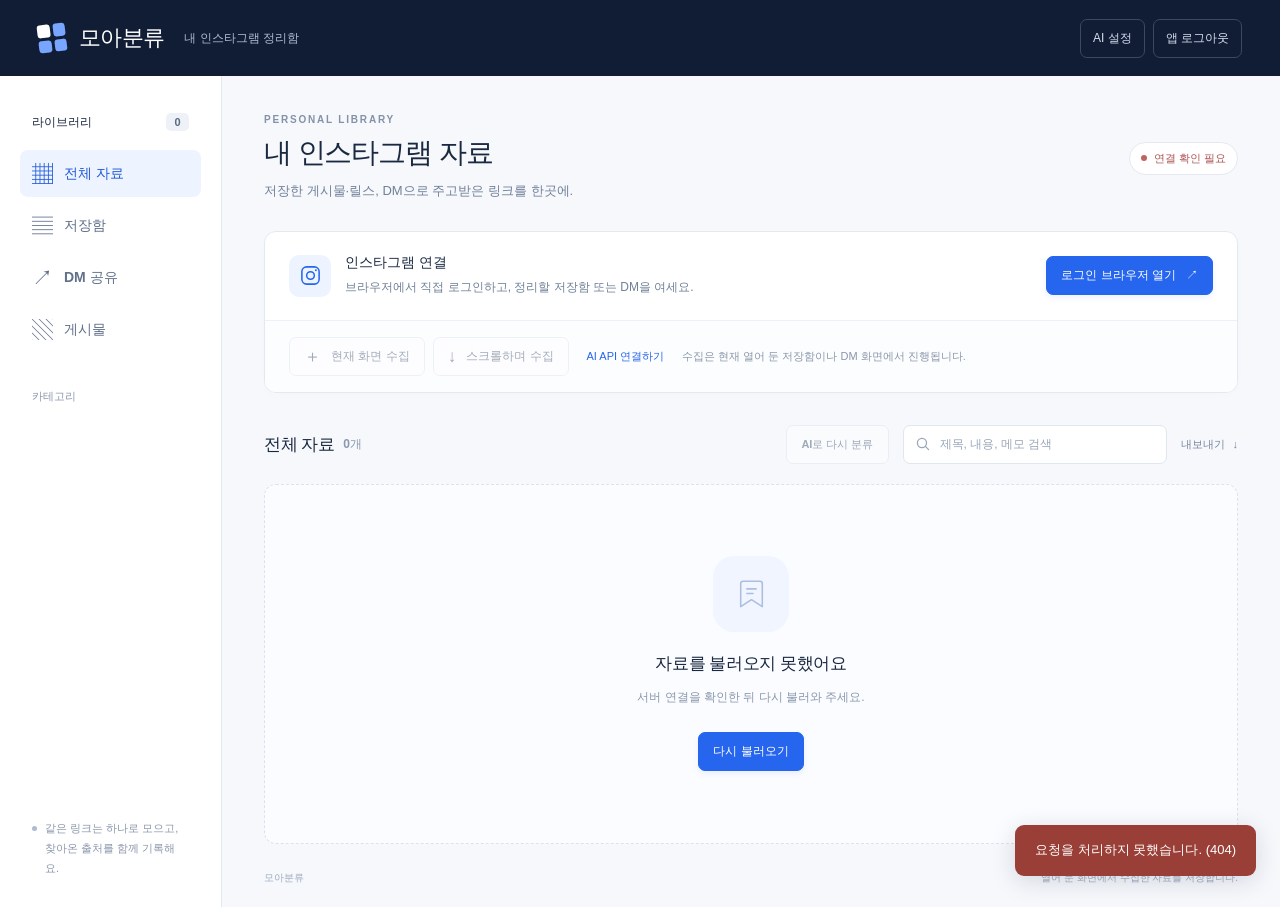
==== static/index.html @ b2a0ced9 "Build Instagram organizer with persistent login, AI settings, and categories" ====
<!doctype html>
<html lang="ko">
  <head>
    <meta charset="utf-8" />
    <meta name="viewport" content="width=device-width, initial-scale=1" />
    <meta name="theme-color" content="#111c35" />
    <title>모아분류 · 인스타그램 자료 정리</title>
    <link rel="stylesheet" href="/static/style.css" />
    <script src="/static/app.js" defer></script>
  </head>
  <body>
    <header class="app-header">
      <a class="brand" href="/" aria-label="모아분류 홈">
        <span class="brand-mark" aria-hidden="true"><span></span><span></span><span></span><span></span></span>
        <span>모아분류</span>
        <span class="brand-caption">내 인스타그램 정리함</span>
      </a>
      <div class="header-actions"><button class="header-action" id="ai-settings-button" type="button">AI 설정</button><button class="header-action" id="logout-button" type="button">앱 로그아웃</button></div>
    </header>

    <div class="workspace">
      <aside class="sidebar" aria-label="자료 필터">
        <div class="sidebar-title">라이브러리 <span id="sidebar-total" class="count">0</span></div>
        <div class="source-tabs" role="group" aria-label="출처">
          <button class="source-button active" type="button" data-source="" aria-pressed="true"><span class="source-symbol" aria-hidden="true">▦</span>전체 자료</button>
          <button class="source-button" type="button" data-source="saved" aria-pressed="false"><span class="source-symbol" aria-hidden="true">▤</span>저장함</button>
          <button class="source-button" type="button" data-source="dm" aria-pressed="false"><span class="source-symbol" aria-hidden="true">↗</span>DM 공유</button>
          <button class="source-button" type="button" data-source="post" aria-pressed="false"><span class="source-symbol" aria-hidden="true">▧</span>게시물</button>
        </div>
        <div class="category-heading">카테고리 <button id="clear-category" type="button" class="text-button" hidden>초기화</button></div>
        <div id="category-filters" class="category-filters" role="group" aria-label="카테고리"></div>
        <div class="sidebar-help">
          <span class="help-dot" aria-hidden="true"></span>
          <p>같은 링크는 하나로 모으고,<br />찾아온 출처를 함께 기록해요.</p>
        </div>
      </aside>

      <main class="main-content">
        <section class="page-heading" aria-labelledby="page-title">
          <div>
            <div class="eyebrow">PERSONAL LIBRARY</div>
            <h1 id="page-title">내 인스타그램 자료</h1>
            <p class="page-description">저장한 게시물·릴스, DM으로 주고받은 링크를 한곳에.</p>
          </div>
          <span id="connection-status" class="status-pill" aria-live="polite"><span class="status-dot" aria-hidden="true"></span><span id="connection-label">서버 연결 중</span></span>
        </section>

        <section class="collection-panel" aria-label="인스타그램에서 자료 수집">
          <div class="collection-top">
            <div class="collection-description">
              <span class="panel-icon" aria-hidden="true">
                <svg viewBox="0 0 24 24" fill="none"><rect x="3" y="3" width="18" height="18" rx="5" stroke="currentColor" stroke-width="1.6"/><circle cx="12" cy="12" r="4" stroke="currentColor" stroke-width="1.6"/><circle cx="17.6" cy="6.5" r="1" fill="currentColor"/></svg>
              </span>
              <div><h2>인스타그램 연결</h2><p>브라우저에서 직접 로그인하고, 정리할 저장함 또는 DM을 여세요.</p></div>
            </div>
            <button class="button button-primary" id="browser-button" type="button" aria-expanded="false" aria-controls="browser-panel">로그인 브라우저 열기 <span aria-hidden="true">↗</span></button>
          </div>
          <div class="collection-actions">
            <div class="collect-buttons">
              <button class="button button-outline" id="collect-current" type="button" disabled><span aria-hidden="true">＋</span>현재 화면 수집</button>
              <button class="button button-outline" id="collect-scroll" type="button" disabled><span aria-hidden="true">↓</span>스크롤하며 수집</button>
            </div>
            <label id="ai-control" class="ai-control" hidden><input id="use-ai" type="checkbox" /><span>AI 분류 <small>게시물 설명을 추가로 읽고 외부 AI API로 전송</small></span></label>
            <button id="ai-setup-cta" class="text-button" type="button">AI API 연결하기</button>
            <p class="collection-hint" id="collection-hint">수집은 현재 열어 둔 저장함이나 DM 화면에서 진행됩니다.</p>
          </div>
          <div id="job-progress" class="job-progress" hidden role="status"><span class="progress-spinner" aria-hidden="true"></span><span id="job-message"></span></div>
        </section>

        <section id="browser-panel" class="browser-panel" hidden aria-labelledby="browser-title">
          <div class="browser-heading">
            <div><h2 id="browser-title">로그인 브라우저</h2><p>이 화면에서 Instagram에 직접 로그인한 뒤 저장함 또는 원하는 DM을 여세요.</p></div>
            <a class="text-button" href="/browser/vnc.html?autoconnect=true&amp;resize=scale&amp;path=browser/websockify" target="_blank" rel="noopener noreferrer">새 창에서 열기 ↗</a>
          </div>
          <div id="browser-loading" class="browser-loading"><span class="progress-spinner" aria-hidden="true"></span><span>브라우저를 준비하고 있습니다.</span></div>
          <div id="browser-frame-host" class="browser-frame-host"></div>
        </section>

        <section class="library-section" aria-labelledby="library-heading">
          <div class="library-toolbar">
            <div class="library-heading"><h2 id="library-heading">전체 자료</h2><span id="result-count" class="result-count">0개</span></div>
            <div class="library-tools">
              <button id="reclassify-button" class="button button-outline" type="button" disabled>AI로 다시 분류</button>
              <label class="search-field"><svg viewBox="0 0 20 20" fill="none" aria-hidden="true"><circle cx="8.7" cy="8.7" r="5.7" stroke="currentColor" stroke-width="1.6"/><path d="m13 13 4 4" stroke="currentColor" stroke-width="1.6" stroke-linecap="round"/></svg><span class="sr-only">자료 검색</span><input id="search-input" type="search" placeholder="제목, 내용, 메모 검색" autocomplete="off" /></label>
              <a class="export-link" id="export-link" href="/api/export" download="instagram-library.json">내보내기 <span aria-hidden="true">↓</span></a>
            </div>
          </div>
          <div id="filter-summary" class="filter-summary" hidden></div>
          <div id="items-loading" class="items-loading" hidden role="status">자료를 불러오는 중입니다.</div>
          <div id="items-grid" class="items-grid"></div>
          <div id="empty-state" class="empty-state" hidden>
            <div class="empty-icon" aria-hidden="true"><svg viewBox="0 0 48 48" fill="none"><path d="M13 8h22a3 3 0 0 1 3 3v30L24 32 10 41V11a3 3 0 0 1 3-3Z" stroke="currentColor" stroke-width="2" stroke-linejoin="round"/><path d="M18 18h12M18 24h8" stroke="currentColor" stroke-width="2" stroke-linecap="round"/></svg></div>
            <h3 id="empty-title">아직 모아 둔 자료가 없어요</h3>
            <p id="empty-description">로그인 브라우저를 열어 인스타그램에 로그인하세요.<br />저장함이나 원하는 DM을 연 뒤 ‘현재 화면 수집’을 누르면 시작됩니다.</p>
            <button id="empty-action" class="button button-primary" type="button">로그인 브라우저 열기 <span aria-hidden="true">↗</span></button>
            <p class="empty-footnote" id="empty-footnote">내용이 부족해 판단하기 어려운 자료는 ‘분류 보류’로 남겨 둡니다.</p>
          </div>
        </section>
        <footer class="app-footer">모아분류 <span>열어 둔 화면에서 수집한 자료를 저장합니다.</span></footer>
      </main>
    </div>
    <dialog id="ai-settings-dialog" class="settings-dialog" aria-labelledby="ai-settings-title">
      <form id="ai-settings-form">
        <div class="settings-heading"><div><div class="eyebrow">AI CONNECTION</div><h2 id="ai-settings-title">AI 설정</h2></div><button id="ai-settings-close" class="dialog-close" type="button" aria-label="AI 설정 닫기">×</button></div>
        <p class="settings-description">OpenAI API를 연결하면 모아 둔 자료를 AI로 분류할 수 있어요.</p>
        <p id="ai-config-status" class="config-status" role="status">연결 상태를 확인하고 있습니다.</p>
        <label class="field-label settings-field">API 키<input id="ai-api-key" class="editor-input" type="password" placeholder="API 키를 입력하세요" autocomplete="off" spellcheck="false" required /></label>
        <label class="field-label settings-field">모델<input id="ai-model" class="editor-input" type="text" value="gpt-4.1-mini" autocomplete="off" spellcheck="false" maxlength="120" required /></label>
        <p class="settings-notice">API 키는 이 서버에 저장됩니다. AI 분류에는 게시물 설명과 링크 주변 문맥을 전송합니다. API 사용료가 발생합니다.</p>
        <p id="ai-settings-error" class="settings-error" role="alert" hidden></p>
        <div class="settings-actions"><button id="ai-settings-cancel" class="button button-outline" type="button">닫기</button><button id="ai-settings-save" class="button button-primary" type="submit">연결 확인 · 저장</button></div>
      </form>
    </dialog>
    <div id="toast" class="toast" role="status" aria-live="polite" hidden></div>
  </body>
</html>
---- static/style.css ----
:root {
  color-scheme: light;
  --navy: #111c35;
  --text: #1a2840;
  --muted: #708098;
  --line: #e4e9f1;
  --blue: #2665ed;
  --blue-soft: #edf3ff;
  --background: #f6f8fc;
  font-family: -apple-system, BlinkMacSystemFont, "Segoe UI", "Noto Sans KR", sans-serif;
  font-size: 14px;
  font-synthesis: none;
}

* { box-sizing: border-box; }
[hidden] { display: none !important; }
body { margin: 0; color: var(--text); background: var(--background); }
button, input, textarea, select { font: inherit; }
button, a, input, textarea, select { -webkit-tap-highlight-color: transparent; }
button { cursor: pointer; }
button:disabled { cursor: not-allowed; opacity: .48; }
button, a, input, textarea, select { outline-offset: 4px; }
:focus-visible { outline: 3px solid #92b7ff; }
a { color: inherit; text-decoration: none; }
button { border: 0; }
svg { display: block; }
.app-header { height: 76px; padding: 0 38px; display: flex; align-items: center; justify-content: space-between; background: var(--navy); color: white; }
.brand { display: flex; gap: 13px; align-items: center; font-size: 22px; font-weight: 800; letter-spacing: -.7px; }
.brand-mark { width: 28px; height: 28px; display: grid; grid-template-columns: 1fr 1fr; gap: 3px; transform: rotate(-7deg); }
.brand-mark span { background: #77a5ff; border-radius: 3px; }
.brand-mark span:first-child { background: white; }
.brand-caption { font-size: 12px; font-weight: 400; margin-left: 7px; color: #aebbd2; letter-spacing: 0; }
.header-action { color: #d5deee; background: transparent; padding: 10px 12px; border: 1px solid #3c4760; border-radius: 7px; font-size: 12px; }
.header-action:hover { border-color: #91a6ca; }
.header-actions { display: flex; gap: 8px; }
.workspace { display: flex; min-height: calc(100vh - 76px); }
.sidebar { width: 222px; flex-shrink: 0; padding: 37px 20px 28px; border-right: 1px solid var(--line); background: white; display: flex; flex-direction: column; }
.sidebar-title { font-weight: 750; font-size: 12px; display: flex; justify-content: space-between; align-items: center; padding: 0 12px; margin-bottom: 19px; }
.count { background: #eef1f7; border-radius: 5px; color: #5a6a82; min-width: 23px; padding: 3px 6px; text-align: center; font-size: 11px; }
.source-tabs { display: grid; gap: 5px; }
.source-button { display: flex; gap: 12px; align-items: center; border-radius: 8px; padding: 13px 12px; color: #61718a; background: transparent; text-align: left; font-weight: 550; }
.source-button:hover { background: #f7f9fc; }
.source-button.active { color: #215ad8; background: var(--blue-soft); font-weight: 700; }
.source-symbol { font-size: 21px; font-weight: 400; width: 20px; text-align: center; line-height: 1; }
.category-heading { padding: 0 12px; margin: 36px 0 14px; display: flex; align-items: center; justify-content: space-between; font-size: 11px; color: #8a96a8; font-weight: 700; }
.category-filters { display: grid; gap: 3px; }
.category-button { display: flex; align-items: center; gap: 10px; color: #65748a; background: transparent; text-align: left; border-radius: 7px; padding: 10px 12px; line-height: 1.4; word-break: keep-all; }
.category-button::before { content: ""; width: 6px; height: 6px; border-radius: 50%; background: #bdc8d9; flex-shrink: 0; }
.category-button:hover { background: #f7f9fc; }
.category-button.active { color: var(--blue); background: var(--blue-soft); font-weight: 650; }
.category-button.active::before { background: var(--blue); }
.category-empty { color: #8b97a9; font-size: 12px; padding: 6px 12px; line-height: 1.8; }
.sidebar-help { margin-top: auto; padding: 70px 12px 0; color: #8a97ab; display: flex; align-items: flex-start; gap: 8px; }
.sidebar-help p { font-size: 11px; line-height: 1.8; margin: 0; }
.help-dot { width: 5px; height: 5px; background: #aebbd0; margin-top: 7px; border-radius: 50%; flex-shrink: 0; }
.main-content { padding: 38px 42px 22px; width: 100%; min-width: 0; max-width: 1690px; margin: 0 auto; }
.page-heading { display: flex; justify-content: space-between; align-items: center; gap: 20px; margin-bottom: 29px; }
.eyebrow { font-size: 10px; letter-spacing: 1.8px; color: #8492a7; font-weight: 700; margin-bottom: 10px; }
h1 { font-size: 28px; letter-spacing: -1.1px; line-height: 1.3; margin: 0; font-weight: 760; }
.page-description { color: var(--muted); line-height: 1.6; margin: 10px 0 0; font-size: 13px; }
.status-pill { font-size: 11px; display: inline-flex; gap: 7px; align-items: center; white-space: nowrap; padding: 8px 11px; border: 1px solid var(--line); background: white; border-radius: 30px; color: #7d8a9f; }
.status-dot { width: 6px; height: 6px; border-radius: 50%; background: #a8b4c7; }
.status-pill.ready { color: #2e8069; }
.status-pill.ready .status-dot { background: #30a981; }
.status-pill.busy { color: #2359bf; }
.status-pill.busy .status-dot { background: var(--blue); animation: pulse 1.5s ease-in-out infinite; }
.status-pill.offline { color: #ac5252; }
.status-pill.offline .status-dot { background: #bf6363; }
.collection-panel { background: white; border: 1px solid var(--line); border-radius: 12px; box-shadow: 0 3px 12px #14284403; overflow: hidden; }
.collection-top { padding: 22px 24px; display: flex; align-items: center; justify-content: space-between; gap: 24px; }
.collection-description { display: flex; align-items: center; gap: 14px; }
.panel-icon { width: 42px; height: 42px; color: var(--blue); background: var(--blue-soft); border-radius: 10px; display: grid; place-items: center; flex-shrink: 0; }
.panel-icon svg { width: 23px; height: 23px; }
.collection-description h2 { font-size: 14px; font-weight: 720; margin: 0; }
.collection-description p { font-size: 12px; line-height: 1.7; margin: 5px 0 0; color: var(--muted); }
.button { display: inline-flex; align-items: center; justify-content: center; gap: 10px; min-height: 39px; padding: 10px 14px; border-radius: 7px; font-size: 12px; font-weight: 650; white-space: nowrap; transition: background .16s, border-color .16s; }
.button-primary { background: var(--blue); color: white; border: 1px solid var(--blue); box-shadow: 0 3px 6px #2665ed15; }
.button-primary:hover:not(:disabled) { background: #1954d5; border-color: #1954d5; }
.button-outline { border: 1px solid #dce3ef; background: white; color: #43546e; }
.button-outline:hover:not(:disabled) { border-color: #a9bee1; background: #f8faff; }
.button-outline span { font-size: 17px; font-weight: 400; line-height: 1; }
.collection-actions { background: #fcfdff; border-top: 1px solid #edf0f6; padding: 16px 24px; display: flex; align-items: center; gap: 18px; flex-wrap: wrap; }
.collect-buttons { display: flex; gap: 8px; }
.collection-hint { color: #8a97a9; font-size: 11px; line-height: 1.7; margin: 0; flex: 1; min-width: 190px; }
.ai-control { display: flex; gap: 8px; align-items: center; color: #54667e; font-size: 11px; cursor: pointer; }
.ai-control input { accent-color: var(--blue); width: 15px; height: 15px; margin: 0; }
.ai-control small { color: #8a97a9; display: block; font-size: 10px; margin-top: 3px; }
.job-progress { border-top: 1px solid #e6edfc; padding: 11px 24px; background: #f2f6ff; color: #3862a8; display: flex; gap: 10px; align-items: center; font-size: 12px; line-height: 1.7; }
.progress-spinner { width: 14px; height: 14px; border-radius: 50%; border: 2px solid #b8cffc; border-top-color: var(--blue); animation: spin .9s linear infinite; flex-shrink: 0; }
.job-progress.completed .progress-spinner { display: none; }
.job-progress.failed { background: #fff4f1; border-color: #ffe2d9; color: #af503b; }
.job-progress.failed .progress-spinner { display: none; }
.browser-panel { border: 1px solid var(--line); border-radius: 12px; background: white; margin-top: 18px; overflow: hidden; }
.browser-heading { padding: 18px 22px; display: flex; gap: 18px; justify-content: space-between; align-items: center; border-bottom: 1px solid var(--line); }
.browser-heading h2 { margin: 0; font-size: 13px; }
.browser-heading p { color: var(--muted); font-size: 11px; line-height: 1.8; margin: 5px 0 0; }
.text-button { background: transparent; padding: 3px 0; color: var(--blue); font-size: 11px; white-space: nowrap; }
.text-button:hover { text-decoration: underline; }
.browser-loading { display: flex; gap: 10px; justify-content: center; align-items: center; padding: 65px 20px; font-size: 12px; color: var(--muted); }
.browser-frame-host:empty { display: none; }
.browser-frame-host iframe { width: 100%; height: min(68vh, 650px); min-height: 430px; display: block; border: 0; background: #192334; }
.library-section { margin-top: 32px; }
.library-toolbar { display: flex; gap: 20px; align-items: center; justify-content: space-between; margin-bottom: 20px; }
.library-heading { display: flex; align-items: center; gap: 9px; min-width: 0; }
.library-heading h2 { margin: 0; font-size: 17px; font-weight: 750; letter-spacing: -.5px; overflow-wrap: anywhere; }
.result-count { font-size: 12px; font-weight: 600; color: #8a98ad; white-space: nowrap; }
.library-tools { display: flex; align-items: center; gap: 14px; flex-wrap: wrap; justify-content: flex-end; }
#reclassify-button { font-size: 11px; }
.search-field { display: flex; gap: 9px; align-items: center; background: white; border: 1px solid #e0e6f0; border-radius: 7px; padding: 0 11px; height: 39px; }
.search-field svg { height: 16px; width: 16px; color: #99a6b9; flex-shrink: 0; }
.search-field input { min-width: 0; border: 0; background: transparent; width: 215px; padding: 10px 0; font-size: 12px; color: var(--text); outline: none; }
.search-field:focus-within { outline: 3px solid #cddfff; outline-offset: 1px; border-color: #a4c2ff; }
.search-field input::placeholder { color: #99a6b9; }
.export-link { white-space: nowrap; font-size: 11px; color: #75859b; display: flex; gap: 8px; align-items: center; }
.export-link:hover { color: var(--blue); }
.filter-summary { color: #7b8da5; font-size: 11px; margin: -7px 0 15px; line-height: 1.7; }
.items-grid { display: grid; grid-template-columns: repeat(auto-fill, minmax(min(100%, 290px), 1fr)); gap: 16px; align-items: start; }
.item-card { border: 1px solid var(--line); border-radius: 11px; padding: 21px; background: white; min-width: 0; transition: border-color .16s, box-shadow .16s; }
.item-card:hover { border-color: #cbd8ec; box-shadow: 0 4px 16px #21396305; }
.card-top { display: flex; justify-content: space-between; align-items: flex-start; gap: 10px; margin-bottom: 15px; }
.category-tag { color: #3165bc; background: #eef4ff; border-radius: 5px; padding: 5px 8px; font-size: 10px; font-weight: 650; line-height: 1.5; overflow-wrap: anywhere; }
.category-tag.pending { color: #967845; background: #faf5e9; }
.classification { color: #97a3b4; font-size: 10px; padding-top: 5px; flex-shrink: 0; }
.item-title { font-size: 15px; line-height: 1.6; font-weight: 700; margin: 0 0 9px; overflow-wrap: anywhere; display: -webkit-box; -webkit-line-clamp: 2; -webkit-box-orient: vertical; overflow: hidden; }
.item-text { font-size: 12px; color: #77859a; line-height: 1.8; margin: 0; overflow-wrap: anywhere; white-space: pre-wrap; display: -webkit-box; -webkit-line-clamp: 4; -webkit-box-orient: vertical; overflow: hidden; }
.item-text.missing { color: #a1acbc; }
.item-link { margin-top: 16px; display: flex; align-items: center; gap: 7px; color: #416baf; font-size: 11px; min-width: 0; }
.item-link:hover { text-decoration: underline; }
.link-text { text-overflow: ellipsis; white-space: nowrap; overflow: hidden; }
.item-link .link-arrow { font-size: 13px; flex-shrink: 0; }
.item-note { margin: 14px 0 0; padding: 10px 11px; background: #f8fafc; border-radius: 6px; color: #7a879a; font-size: 11px; line-height: 1.8; white-space: pre-wrap; overflow-wrap: anywhere; }
.card-bottom { display: flex; align-items: center; justify-content: space-between; gap: 8px; border-top: 1px solid #edf0f5; margin-top: 19px; padding-top: 13px; }
.source-badges { display: flex; gap: 5px; flex-wrap: wrap; }
.source-badge { color: #7e8da3; font-size: 10px; background: #f4f6f9; border-radius: 4px; padding: 4px 6px; }
.edit-button { color: #647891; font-size: 11px; background: transparent; padding: 5px 0 5px 8px; white-space: nowrap; }
.edit-button:hover { color: var(--blue); }
.item-editor { padding-top: 17px; display: grid; gap: 11px; }
.field-label { color: #6d7d94; font-size: 11px; display: grid; gap: 6px; }
.editor-input, .editor-textarea { width: 100%; padding: 10px 11px; border: 1px solid #dce3ef; border-radius: 6px; color: var(--text); background: white; font-size: 12px; line-height: 1.6; }
.editor-textarea { min-height: 78px; resize: vertical; }
.editor-actions { display: flex; justify-content: flex-end; gap: 8px; }
.editor-actions .button { min-height: 34px; padding: 8px 12px; font-size: 11px; }
.items-loading { padding: 20px 0; color: #8594aa; font-size: 12px; }
.empty-state { min-height: 360px; border: 1px dashed #d9e2ef; border-radius: 12px; display: flex; flex-direction: column; justify-content: center; align-items: center; text-align: center; padding: 40px 24px; background: #fbfcff; }
.empty-icon { color: #a9bee2; background: #f0f5ff; height: 76px; width: 76px; border-radius: 21px; display: grid; place-items: center; margin-bottom: 20px; }
.empty-icon svg { width: 37px; height: 37px; }
.empty-state h3 { font-size: 17px; margin: 0 0 11px; letter-spacing: -.4px; font-weight: 700; }
.empty-state p { font-size: 12px; line-height: 1.9; color: #8a98ac; margin: 0; white-space: pre-line; }
.empty-state .button { margin-top: 24px; }
.empty-state .empty-footnote { font-size: 10px; color: #a0adc0; margin-top: 23px; }
.app-footer { color: #9cabc0; font-size: 10px; margin-top: 27px; display: flex; justify-content: space-between; gap: 15px; }
.toast { position: fixed; right: 24px; bottom: 24px; padding: 15px 20px; border-radius: 9px; background: var(--navy); color: white; font-size: 13px; line-height: 1.6; box-shadow: 0 5px 24px #111c3526; max-width: min(480px, calc(100vw - 48px)); z-index: 5; }
.toast.error { background: #9a3f37; }
.settings-dialog { color: var(--text); border: 1px solid var(--line); border-radius: 14px; width: min(480px, calc(100vw - 32px)); padding: 27px; max-height: calc(100vh - 48px); overflow-y: auto; box-shadow: 0 24px 80px #111c3533; }
.settings-dialog::backdrop { background: #111c3580; }
.settings-heading { display: flex; justify-content: space-between; align-items: flex-start; }
.settings-heading h2 { margin: 0; font-size: 23px; letter-spacing: -.7px; }
.dialog-close { background: #f3f6fa; color: #6c7d96; border-radius: 7px; width: 31px; height: 31px; font-size: 23px; line-height: 1; }
.settings-description { color: var(--muted); font-size: 12px; line-height: 1.8; margin: 14px 0; }
.config-status { background: var(--blue-soft); color: #4770b8; font-size: 11px; line-height: 1.8; padding: 10px 12px; border-radius: 7px; margin: 0 0 20px; }
.settings-field { font-size: 12px; margin-top: 16px; }
.settings-field input { padding: 11px 12px; }
.settings-notice { color: #8b98aa; font-size: 11px; line-height: 1.9; padding: 14px 0 0; margin: 0; }
.settings-error { color: #ad4c3d; font-size: 12px; line-height: 1.7; margin: 13px 0 0; }
.settings-actions { display: flex; justify-content: flex-end; gap: 8px; margin-top: 23px; }
.sr-only { position: absolute; width: 1px; height: 1px; padding: 0; margin: -1px; overflow: hidden; clip: rect(0,0,0,0); border: 0; }
@keyframes spin { to { transform: rotate(360deg); } }
@keyframes pulse { 50% { opacity: .35; } }

@media (min-width: 1650px) { .main-content { padding-left: 54px; padding-right: 54px; } }
@media (max-width: 1150px) {
  .sidebar { width: 194px; padding-left: 14px; padding-right: 14px; }
  .main-content { padding: 30px 26px 22px; }
  .collection-top { padding: 21px; align-items: flex-start; }
  .collection-actions { padding: 16px 21px; }
  .collection-description p { max-width: 320px; }
  .collection-hint { flex-basis: 100%; }
  .brand-caption { display: none; }
  .search-field input { width: 180px; }
  .library-tools { gap: 13px; }
}
@media (max-width: 800px) {
  .app-header { height: 66px; padding: 0 22px; }
  .brand { font-size: 21px; }
  .brand-mark { width: 25px; height: 25px; }
  .workspace { display: block; min-height: calc(100vh - 66px); }
  .sidebar { width: 100%; border-right: 0; border-bottom: 1px solid var(--line); padding: 13px 22px 15px; display: block; }
  .sidebar-title, .sidebar-help, .category-heading { display: none; }
  .source-tabs { display: flex; gap: 5px; overflow-x: auto; }
  .source-button { justify-content: center; padding: 10px 12px; white-space: nowrap; flex: 1; font-size: 12px; gap: 7px; }
  .source-symbol { font-size: 18px; width: 16px; }
  .category-filters { display: flex; gap: 7px; overflow-x: auto; padding-top: 10px; }
  .category-button { padding: 7px 10px; border: 1px solid var(--line); font-size: 11px; white-space: nowrap; border-radius: 18px; gap: 6px; }
  .category-button::before { width: 4px; height: 4px; }
  .category-button.active { border-color: #d0dfff; }
  .category-empty { display: none; }
  .category-filters:has(.category-empty) { padding-top: 0; }
  .main-content { padding: 25px 22px 20px; }
  .page-heading { margin-bottom: 22px; }
  h1 { font-size: 24px; }
  .page-description { font-size: 12px; }
  .collection-top { align-items: center; padding: 20px; }
  .collection-description p { max-width: 310px; }
  .collection-actions { padding: 15px 20px; gap: 13px; }
  .library-section { margin-top: 26px; }
  .library-tools { gap: 15px; }
  .browser-frame-host iframe { min-height: 410px; }
  .empty-state { min-height: 350px; }
}
@media (max-width: 590px) {
  .app-header { padding: 0 17px; }
  .sidebar { padding-left: 14px; padding-right: 14px; }
  .main-content { padding: 24px 16px 18px; }
  .page-heading { align-items: flex-start; gap: 12px; position: relative; }
  .eyebrow { font-size: 9px; letter-spacing: 1.3px; }
  h1 { font-size: 22px; }
  .page-description { max-width: 260px; line-height: 1.8; }
  .status-pill { margin-top: 23px; padding: 7px 8px; font-size: 10px; gap: 5px; }
  .collection-top { flex-wrap: wrap; gap: 17px; padding: 18px; }
  .collection-description { align-items: flex-start; gap: 11px; }
  .panel-icon { width: 37px; height: 37px; }
  .collection-description h2 { font-size: 13px; }
  .collection-description p { max-width: none; font-size: 11px; }
  #browser-button { width: 100%; }
  .collection-actions { padding: 15px 18px; }
  .collect-buttons { width: 100%; gap: 7px; }
  .collect-buttons .button { flex: 1; padding: 9px 10px; font-size: 11px; gap: 6px; }
  .collection-hint { font-size: 10px; }
  .ai-control { padding-bottom: 2px; }
  .job-progress { padding: 11px 18px; font-size: 11px; }
  .browser-heading { padding: 16px; align-items: flex-start; }
  .browser-heading .text-button { font-size: 10px; }
  .browser-heading p { max-width: 230px; font-size: 10px; }
  .browser-frame-host iframe { min-height: 430px; height: 60vh; }
  .library-toolbar { flex-wrap: wrap; gap: 15px; margin-bottom: 17px; }
  .library-heading h2 { font-size: 16px; }
  .library-tools { width: 100%; }
  #reclassify-button { order: 3; width: 100%; }
  .search-field { flex: 1; min-width: 0; }
  .search-field input { width: 100%; }
  .export-link { font-size: 10px; gap: 5px; }
  .items-grid { gap: 12px; }
  .item-card { padding: 19px; }
  .empty-state { min-height: 330px; padding: 32px 18px; }
  .empty-state p { font-size: 11px; }
  .empty-state h3 { font-size: 16px; }
  .empty-state .empty-footnote { font-size: 9px; }
  .app-footer { font-size: 9px; }
  .app-footer span { text-align: right; max-width: 220px; line-height: 1.6; }
  .toast { left: 16px; right: 16px; bottom: 16px; max-width: none; font-size: 12px; }
  .header-action { font-size: 10px; padding: 9px 10px; }
  .header-actions { gap: 5px; }
  .settings-dialog { padding: 22px; }
}
@media (prefers-reduced-motion: reduce) { *, *::before, *::after { animation-duration: .001ms !important; transition-duration: .001ms !important; } }
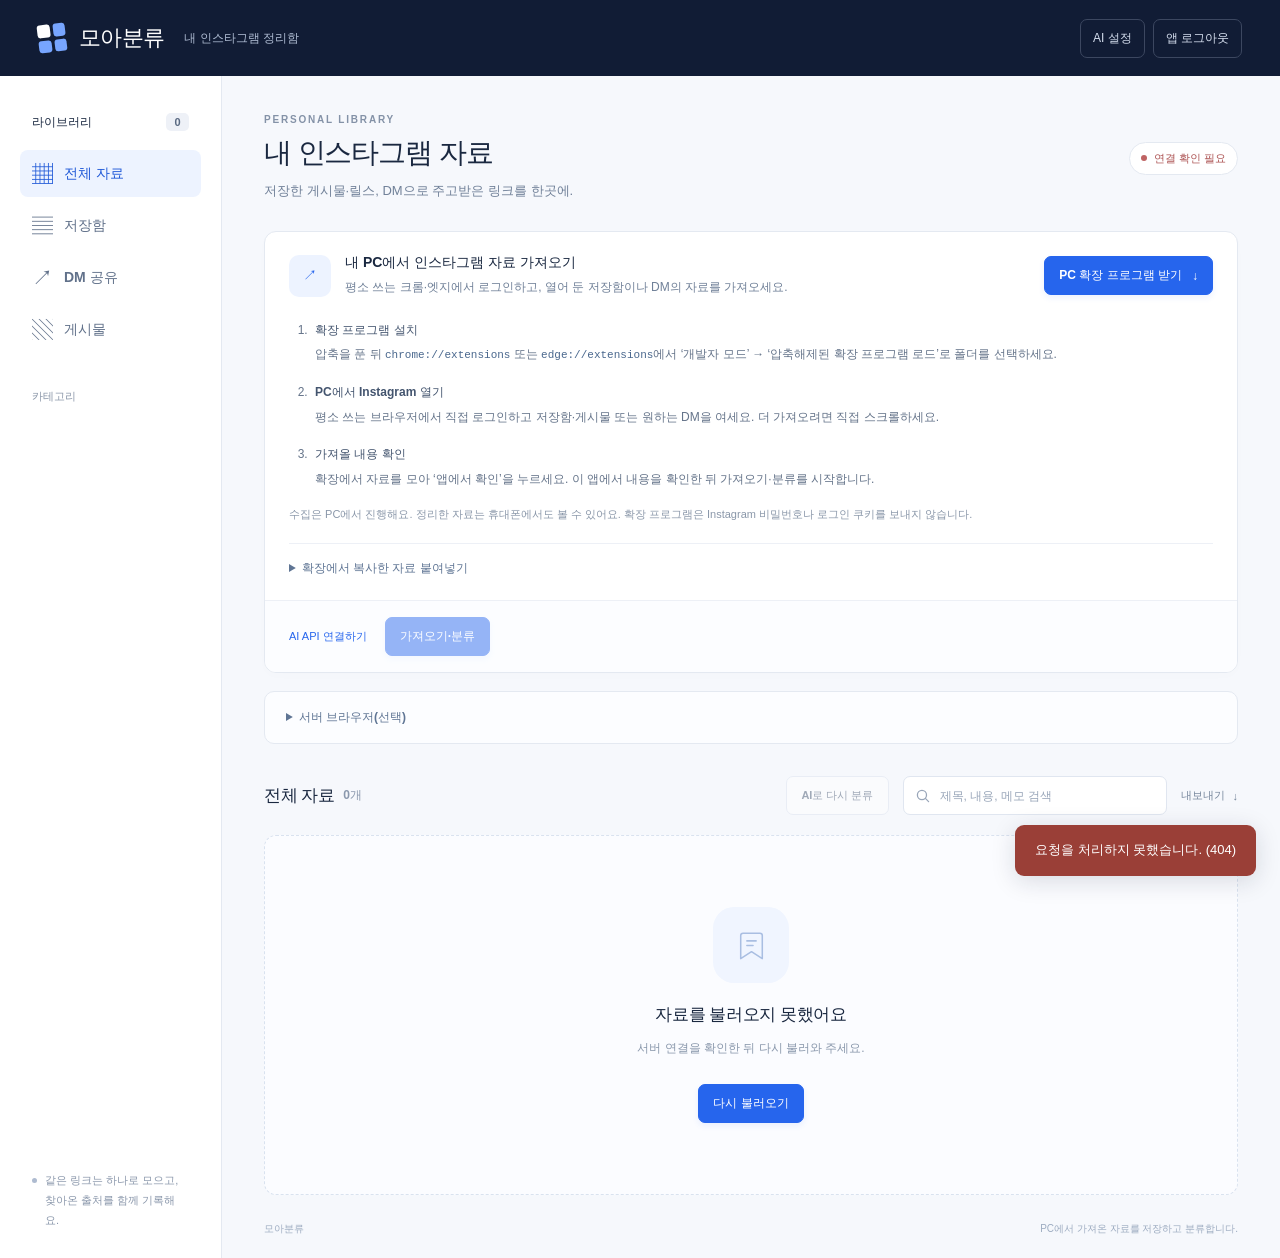
==== commit 12628774: "Collect Instagram links from the user's PC browser and classify in Firebase" ====
--- a/static/index.html
+++ b/static/index.html
@@ -6,6 +6,7 @@
     <meta name="theme-color" content="#111c35" />
     <title>모아분류 · 인스타그램 자료 정리</title>
     <link rel="stylesheet" href="/static/style.css" />
+    <script src="/login-import.js"></script>
     <script src="/static/app.js" defer></script>
   </head>
   <body>
@@ -45,36 +46,62 @@
           <span id="connection-status" class="status-pill" aria-live="polite"><span class="status-dot" aria-hidden="true"></span><span id="connection-label">서버 연결 중</span></span>
         </section>
 
-        <section class="collection-panel" aria-label="인스타그램에서 자료 수집">
+        <section class="collection-panel" id="client-collection" aria-labelledby="collection-title" tabindex="-1">
           <div class="collection-top">
             <div class="collection-description">
-              <span class="panel-icon" aria-hidden="true">
-                <svg viewBox="0 0 24 24" fill="none"><rect x="3" y="3" width="18" height="18" rx="5" stroke="currentColor" stroke-width="1.6"/><circle cx="12" cy="12" r="4" stroke="currentColor" stroke-width="1.6"/><circle cx="17.6" cy="6.5" r="1" fill="currentColor"/></svg>
-              </span>
-              <div><h2>인스타그램 연결</h2><p>브라우저에서 직접 로그인하고, 정리할 저장함 또는 DM을 여세요.</p></div>
+              <span class="panel-icon" aria-hidden="true">↗</span>
+              <div><h2 id="collection-title">내 PC에서 인스타그램 자료 가져오기</h2><p>평소 쓰는 크롬·엣지에서 로그인하고, 열어 둔 저장함이나 DM의 자료를 가져오세요.</p></div>
             </div>
-            <button class="button button-primary" id="browser-button" type="button" aria-expanded="false" aria-controls="browser-panel">로그인 브라우저 열기 <span aria-hidden="true">↗</span></button>
+            <a class="button button-primary" id="extension-download" href="/extension.zip" download="wherewego-extension.zip">PC 확장 프로그램 받기 <span aria-hidden="true">↓</span></a>
           </div>
+          <ol class="collection-steps">
+            <li><strong>확장 프로그램 설치</strong><span>압축을 푼 뒤 <code>chrome://extensions</code> 또는 <code>edge://extensions</code>에서 ‘개발자 모드’ → ‘압축해제된 확장 프로그램 로드’로 폴더를 선택하세요.</span></li>
+            <li><strong>PC에서 Instagram 열기</strong><span>평소 쓰는 브라우저에서 직접 로그인하고 저장함·게시물 또는 원하는 DM을 여세요. 더 가져오려면 직접 스크롤하세요.</span></li>
+            <li><strong>가져올 내용 확인</strong><span>확장에서 자료를 모아 ‘앱에서 확인’을 누르세요. 이 앱에서 내용을 확인한 뒤 가져오기·분류를 시작합니다.</span></li>
+          </ol>
+          <p class="collection-device-note">수집은 PC에서 진행해요. 정리한 자료는 휴대폰에서도 볼 수 있어요. 확장 프로그램은 Instagram 비밀번호나 로그인 쿠키를 보내지 않습니다.</p>
+          <details id="import-paste-panel" class="import-paste-panel">
+            <summary>확장에서 복사한 자료 붙여넣기</summary>
+            <label class="field-label" for="import-paste-input">확장의 ‘자료 복사’로 복사한 내용을 붙여넣으세요.</label>
+            <textarea id="import-paste-input" class="editor-textarea" rows="4" maxlength="1572864" spellcheck="false" autocomplete="off" placeholder='{"version":1,"records":[...]}'></textarea>
+            <button id="import-paste-preview" class="button button-outline" type="button">붙여넣은 내용 확인</button>
+          </details>
+          <p id="import-error" class="import-error" role="alert" hidden></p>
+          <section id="import-preview" class="import-preview" hidden aria-labelledby="import-preview-title" tabindex="-1">
+            <div class="import-preview-heading"><h3 id="import-preview-title">가져올 자료 확인</h3><span id="import-count" class="result-count"></span></div>
+            <p id="import-summary" class="import-summary"></p>
+            <ul id="import-list" class="import-list"></ul>
+            <p class="import-context-notice">AI는 가져온 설명과 링크 주변 문맥으로 분류합니다. 링크만 있거나 설명이 짧은 자료는 ‘분류 보류’가 될 수 있어요. 원문 전체를 자동으로 읽지는 않습니다.</p>
+          </section>
           <div class="collection-actions">
+            <label id="ai-control" class="ai-control" hidden><input id="use-ai" type="checkbox" /><span>AI 분류 <small>가져온 설명과 링크 주변 문맥을 외부 AI API로 전송</small></span></label>
+            <button id="ai-setup-cta" class="text-button" type="button">AI API 연결하기</button>
+            <button id="import-confirm" class="button button-primary" type="button" disabled>가져오기·분류</button>
+            <button id="import-discard" class="text-button" type="button" hidden>가져올 자료 버리기</button>
+          </div>
+          <div id="job-progress" class="job-progress" hidden role="status" tabindex="-1"><span class="progress-spinner" aria-hidden="true"></span><span id="job-message"></span></div>
+        </section>
+
+        <details id="server-browser-options" class="server-browser-options">
+          <summary>서버 브라우저(선택)</summary>
+          <p class="server-browser-warning">서버에서 Instagram에 로그인하면 캡챠가 반복되거나 로그인이 차단될 수 있어요. 캡챠가 계속 뜨면 재시도를 멈추고 위의 PC 확장 프로그램을 사용하세요. 브라우저 실행 상태는 Instagram 로그인 성공 여부를 의미하지 않습니다.</p>
+          <div class="server-browser-controls">
+            <button class="button button-outline" id="browser-button" type="button" aria-expanded="false" aria-controls="browser-panel">서버 브라우저 열기 <span aria-hidden="true">↗</span></button>
             <div class="collect-buttons">
               <button class="button button-outline" id="collect-current" type="button" disabled><span aria-hidden="true">＋</span>현재 화면 수집</button>
               <button class="button button-outline" id="collect-scroll" type="button" disabled><span aria-hidden="true">↓</span>스크롤하며 수집</button>
             </div>
-            <label id="ai-control" class="ai-control" hidden><input id="use-ai" type="checkbox" /><span>AI 분류 <small>게시물 설명을 추가로 읽고 외부 AI API로 전송</small></span></label>
-            <button id="ai-setup-cta" class="text-button" type="button">AI API 연결하기</button>
-            <p class="collection-hint" id="collection-hint">수집은 현재 열어 둔 저장함이나 DM 화면에서 진행됩니다.</p>
+            <p class="collection-hint" id="collection-hint">서버 브라우저에서 열어 둔 저장함이나 DM 화면을 수집합니다.</p>
           </div>
-          <div id="job-progress" class="job-progress" hidden role="status"><span class="progress-spinner" aria-hidden="true"></span><span id="job-message"></span></div>
-        </section>
-
-        <section id="browser-panel" class="browser-panel" hidden aria-labelledby="browser-title">
-          <div class="browser-heading">
-            <div><h2 id="browser-title">로그인 브라우저</h2><p>이 화면에서 Instagram에 직접 로그인한 뒤 저장함 또는 원하는 DM을 여세요.</p></div>
-            <a class="text-button" href="/browser/vnc.html?autoconnect=true&amp;resize=scale&amp;path=browser/websockify" target="_blank" rel="noopener noreferrer">새 창에서 열기 ↗</a>
-          </div>
-          <div id="browser-loading" class="browser-loading"><span class="progress-spinner" aria-hidden="true"></span><span>브라우저를 준비하고 있습니다.</span></div>
-          <div id="browser-frame-host" class="browser-frame-host"></div>
-        </section>
+          <section id="browser-panel" class="browser-panel" hidden aria-labelledby="browser-title">
+            <div class="browser-heading">
+              <div><h2 id="browser-title">서버 브라우저</h2><p>Instagram 보안 검사 때문에 로그인이 어려울 수 있습니다.</p></div>
+              <a class="text-button" href="/browser/vnc.html?autoconnect=true&amp;resize=scale&amp;path=browser/websockify" target="_blank" rel="noopener noreferrer">새 창에서 열기 ↗</a>
+            </div>
+            <div id="browser-loading" class="browser-loading"><span class="progress-spinner" aria-hidden="true"></span><span>브라우저를 준비하고 있습니다.</span></div>
+            <div id="browser-frame-host" class="browser-frame-host"></div>
+          </section>
+        </details>
 
         <section class="library-section" aria-labelledby="library-heading">
           <div class="library-toolbar">
@@ -91,21 +118,22 @@
           <div id="empty-state" class="empty-state" hidden>
             <div class="empty-icon" aria-hidden="true"><svg viewBox="0 0 48 48" fill="none"><path d="M13 8h22a3 3 0 0 1 3 3v30L24 32 10 41V11a3 3 0 0 1 3-3Z" stroke="currentColor" stroke-width="2" stroke-linejoin="round"/><path d="M18 18h12M18 24h8" stroke="currentColor" stroke-width="2" stroke-linecap="round"/></svg></div>
             <h3 id="empty-title">아직 모아 둔 자료가 없어요</h3>
-            <p id="empty-description">로그인 브라우저를 열어 인스타그램에 로그인하세요.<br />저장함이나 원하는 DM을 연 뒤 ‘현재 화면 수집’을 누르면 시작됩니다.</p>
-            <button id="empty-action" class="button button-primary" type="button">로그인 브라우저 열기 <span aria-hidden="true">↗</span></button>
+            <p id="empty-description">PC 크롬·엣지에 확장 프로그램을 설치하세요.<br />평소 쓰는 Instagram에서 자료를 가져온 뒤 이곳에서 확인할 수 있어요.</p>
+            <button id="empty-action" class="button button-primary" type="button">PC에서 가져오는 방법 보기 <span aria-hidden="true">↑</span></button>
             <p class="empty-footnote" id="empty-footnote">내용이 부족해 판단하기 어려운 자료는 ‘분류 보류’로 남겨 둡니다.</p>
           </div>
         </section>
-        <footer class="app-footer">모아분류 <span>열어 둔 화면에서 수집한 자료를 저장합니다.</span></footer>
+        <footer class="app-footer">모아분류 <span>PC에서 가져온 자료를 저장하고 분류합니다.</span></footer>
       </main>
     </div>
     <dialog id="ai-settings-dialog" class="settings-dialog" aria-labelledby="ai-settings-title">
       <form id="ai-settings-form">
         <div class="settings-heading"><div><div class="eyebrow">AI CONNECTION</div><h2 id="ai-settings-title">AI 설정</h2></div><button id="ai-settings-close" class="dialog-close" type="button" aria-label="AI 설정 닫기">×</button></div>
-        <p class="settings-description">OpenAI API를 연결하면 모아 둔 자료를 AI로 분류할 수 있어요.</p>
+        <p class="settings-description">Gemini 또는 OpenAI API를 연결하면 모아 둔 자료를 AI로 분류할 수 있어요.</p>
         <p id="ai-config-status" class="config-status" role="status">연결 상태를 확인하고 있습니다.</p>
+        <label class="field-label settings-field">AI 제공자<select id="ai-provider" class="editor-input"><option value="gemini">Gemini</option><option value="openai">OpenAI</option></select></label>
         <label class="field-label settings-field">API 키<input id="ai-api-key" class="editor-input" type="password" placeholder="API 키를 입력하세요" autocomplete="off" spellcheck="false" required /></label>
-        <label class="field-label settings-field">모델<input id="ai-model" class="editor-input" type="text" value="gpt-4.1-mini" autocomplete="off" spellcheck="false" maxlength="120" required /></label>
+        <label class="field-label settings-field">모델<input id="ai-model" class="editor-input" type="text" value="gemini-flash-latest" autocomplete="off" spellcheck="false" maxlength="80" required /></label>
         <p class="settings-notice">API 키는 이 서버에 저장됩니다. AI 분류에는 게시물 설명과 링크 주변 문맥을 전송합니다. API 사용료가 발생합니다.</p>
         <p id="ai-settings-error" class="settings-error" role="alert" hidden></p>
         <div class="settings-actions"><button id="ai-settings-cancel" class="button button-outline" type="button">닫기</button><button id="ai-settings-save" class="button button-primary" type="submit">연결 확인 · 저장</button></div>
--- a/static/style.css
+++ b/static/style.css
@@ -253,3 +253,48 @@
   .settings-dialog { padding: 22px; }
 }
 @media (prefers-reduced-motion: reduce) { *, *::before, *::after { animation-duration: .001ms !important; transition-duration: .001ms !important; } }
+
+/* Collection runs in the user's normal Instagram browser. */
+.collection-steps { margin: 0; padding: 0 24px 8px 46px; display: grid; gap: 16px; color: #65748a; font-size: 12px; line-height: 1.8; }
+.collection-steps li { padding-left: 4px; }
+.collection-steps strong { color: #43546e; display: block; font-size: 12px; margin-bottom: 3px; }
+.collection-steps span { display: block; }
+.collection-steps code { color: #49678d; font-size: 11px; overflow-wrap: anywhere; }
+.collection-device-note { margin: 7px 24px 18px; color: #8a97a9; font-size: 11px; line-height: 1.8; }
+.import-paste-panel { margin: 0 24px 20px; border-top: 1px solid #edf0f6; padding-top: 14px; }
+.import-paste-panel summary, .server-browser-options > summary { color: #5f7594; font-size: 12px; font-weight: 600; cursor: pointer; line-height: 1.8; }
+.import-paste-panel .field-label { margin-top: 15px; margin-bottom: 7px; }
+.import-paste-panel textarea { font-family: ui-monospace, monospace; margin-bottom: 10px; min-height: 110px; }
+.import-error { margin: 0 24px 16px; color: #ad4c3d; font-size: 12px; line-height: 1.8; overflow-wrap: anywhere; }
+.import-preview { padding: 20px 24px 0; border-top: 1px solid #edf0f6; background: #fcfdff; }
+.import-preview-heading { display: flex; align-items: center; gap: 10px; }
+.import-preview-heading h3 { font-size: 14px; margin: 0; }
+.import-summary { color: #7d8da5; font-size: 11px; line-height: 1.8; margin: 8px 0 12px; }
+.import-list { list-style: none; padding: 0; margin: 0; border: 1px solid #e2e8f2; border-radius: 8px; max-height: 360px; overflow-y: auto; background: white; }
+.import-record { padding: 13px 15px; border-bottom: 1px solid #edf0f6; }
+.import-record:last-child { border-bottom: 0; }
+.import-record-heading { display: flex; align-items: flex-start; gap: 8px; }
+.import-record-heading strong { font-size: 12px; line-height: 1.8; font-weight: 600; overflow-wrap: anywhere; }
+.import-record-heading .source-badge { flex-shrink: 0; }
+.import-record-url, .import-record-missing { margin: 6px 0 0; font-size: 11px; line-height: 1.8; color: #8a97a9; overflow-wrap: anywhere; }
+.import-record-context { margin-top: 6px; color: #6d7d94; font-size: 11px; line-height: 1.8; }
+.import-record-context summary { cursor: pointer; }
+.import-record-context p { white-space: pre-wrap; overflow-wrap: anywhere; margin: 7px 0 0; }
+.import-context-notice { color: #8492a7; font-size: 11px; line-height: 1.9; margin: 14px 0 17px; }
+.server-browser-options { border: 1px solid var(--line); border-radius: 10px; padding: 15px 21px; margin-top: 18px; background: #fcfdff; }
+.server-browser-warning { color: #9a704b; background: #fff8eb; border: 1px solid #f1e5cc; border-radius: 7px; padding: 11px 13px; font-size: 11px; line-height: 1.9; margin: 15px 0; }
+.server-browser-controls { display: flex; align-items: center; gap: 12px; flex-wrap: wrap; }
+.server-browser-controls .collection-hint { flex-basis: 100%; }
+@media (max-width: 590px) {
+  #extension-download { width: 100%; }
+  .collection-steps { padding: 0 18px 8px 38px; font-size: 11px; gap: 13px; }
+  .collection-steps strong { font-size: 11px; }
+  .collection-device-note { margin-left: 18px; margin-right: 18px; font-size: 10px; }
+  .import-paste-panel { margin-left: 18px; margin-right: 18px; }
+  .import-error { margin-left: 18px; margin-right: 18px; font-size: 11px; }
+  .import-preview { padding: 18px 18px 0; }
+  .import-context-notice { font-size: 10px; }
+  #import-confirm { flex: 1; }
+  .server-browser-options { padding: 14px 17px; }
+  .server-browser-warning { font-size: 10px; }
+}
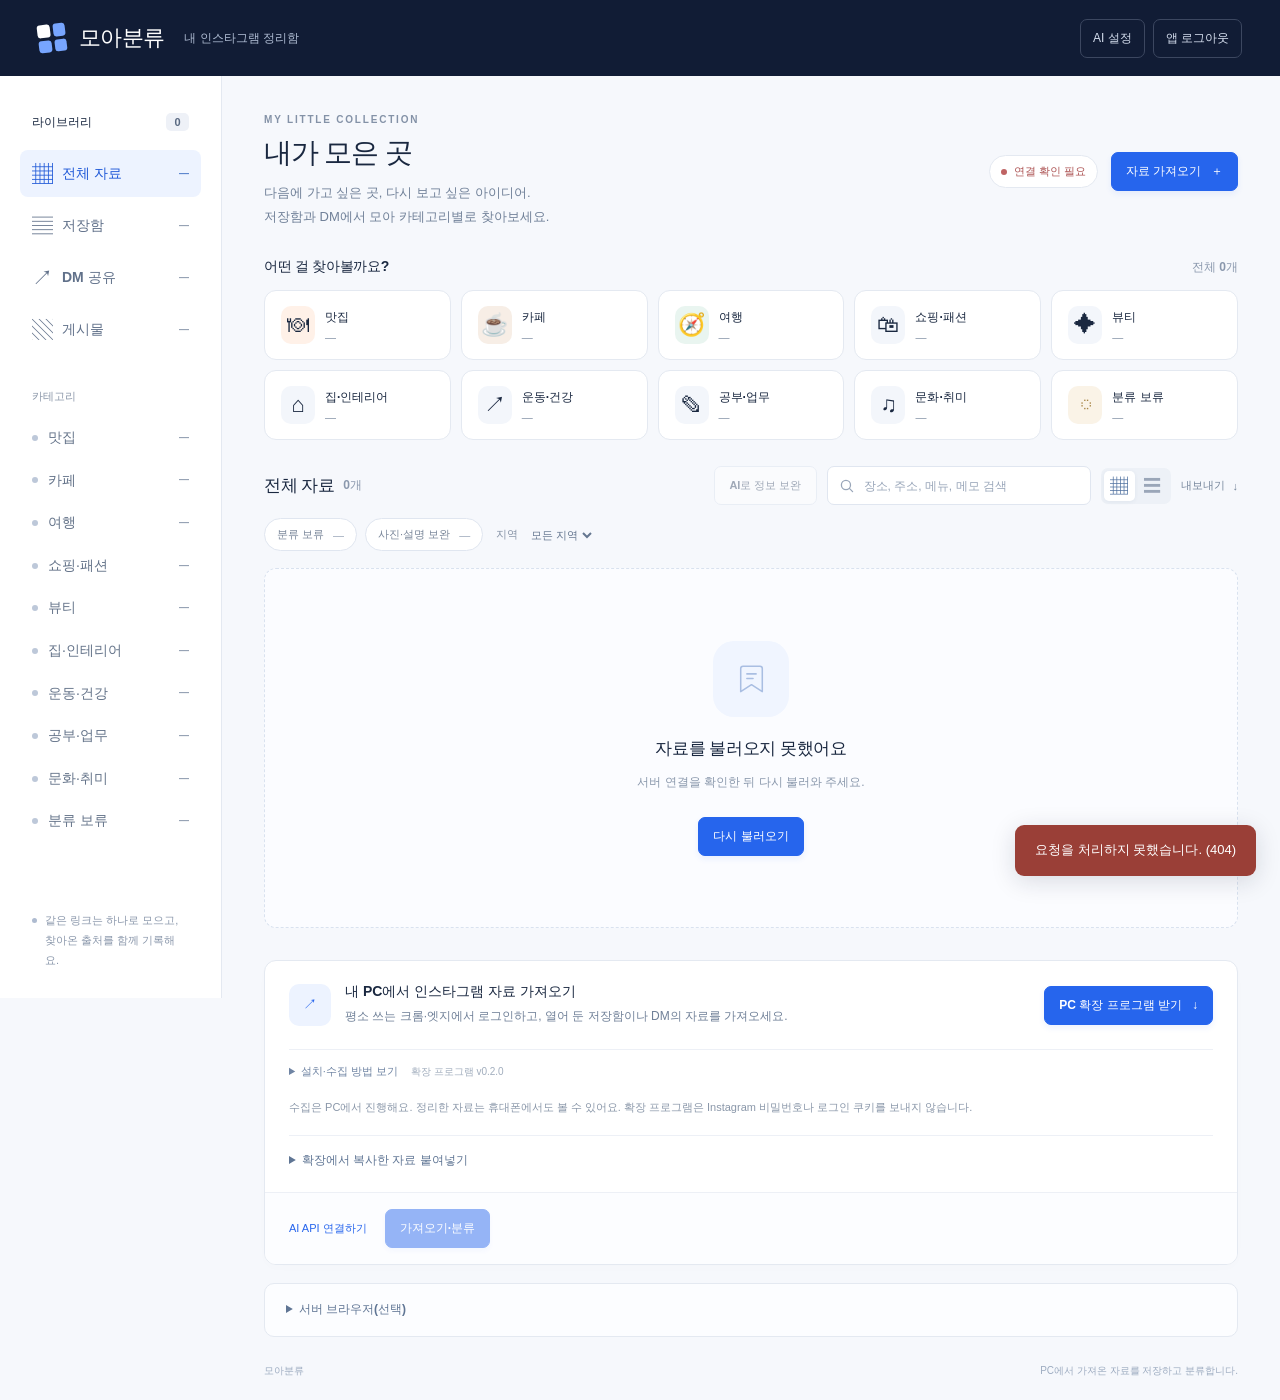
==== commit dd9d015c: "Improve DM shared-post collection, image detail extraction, and category browsing" ====
--- a/static/index.html
+++ b/static/index.html
@@ -4,7 +4,7 @@
     <meta charset="utf-8" />
     <meta name="viewport" content="width=device-width, initial-scale=1" />
     <meta name="theme-color" content="#111c35" />
-    <title>모아분류 · 인스타그램 자료 정리</title>
+    <title>모아분류 · 내가 모은 곳</title>
     <link rel="stylesheet" href="/static/style.css" />
     <script src="/login-import.js"></script>
     <script src="/static/app.js" defer></script>
@@ -23,10 +23,10 @@
       <aside class="sidebar" aria-label="자료 필터">
         <div class="sidebar-title">라이브러리 <span id="sidebar-total" class="count">0</span></div>
         <div class="source-tabs" role="group" aria-label="출처">
-          <button class="source-button active" type="button" data-source="" aria-pressed="true"><span class="source-symbol" aria-hidden="true">▦</span>전체 자료</button>
-          <button class="source-button" type="button" data-source="saved" aria-pressed="false"><span class="source-symbol" aria-hidden="true">▤</span>저장함</button>
-          <button class="source-button" type="button" data-source="dm" aria-pressed="false"><span class="source-symbol" aria-hidden="true">↗</span>DM 공유</button>
-          <button class="source-button" type="button" data-source="post" aria-pressed="false"><span class="source-symbol" aria-hidden="true">▧</span>게시물</button>
+          <button class="source-button active" type="button" data-source="" aria-pressed="true"><span class="source-symbol" aria-hidden="true">▦</span><span>전체 자료</span><span class="facet-count" data-source-count="">0</span></button>
+          <button class="source-button" type="button" data-source="saved" aria-pressed="false"><span class="source-symbol" aria-hidden="true">▤</span><span>저장함</span><span class="facet-count" data-source-count="saved">0</span></button>
+          <button class="source-button" type="button" data-source="dm" aria-pressed="false"><span class="source-symbol" aria-hidden="true">↗</span><span>DM 공유</span><span class="facet-count" data-source-count="dm">0</span></button>
+          <button class="source-button" type="button" data-source="post" aria-pressed="false"><span class="source-symbol" aria-hidden="true">▧</span><span>게시물</span><span class="facet-count" data-source-count="post">0</span></button>
         </div>
         <div class="category-heading">카테고리 <button id="clear-category" type="button" class="text-button" hidden>초기화</button></div>
         <div id="category-filters" class="category-filters" role="group" aria-label="카테고리"></div>
@@ -39,11 +39,39 @@
       <main class="main-content">
         <section class="page-heading" aria-labelledby="page-title">
           <div>
-            <div class="eyebrow">PERSONAL LIBRARY</div>
-            <h1 id="page-title">내 인스타그램 자료</h1>
-            <p class="page-description">저장한 게시물·릴스, DM으로 주고받은 링크를 한곳에.</p>
+            <div class="eyebrow">MY LITTLE COLLECTION</div>
+            <h1 id="page-title">내가 모은 곳</h1>
+            <p class="page-description">다음에 가고 싶은 곳, 다시 보고 싶은 아이디어.<br />저장함과 DM에서 모아 카테고리별로 찾아보세요.</p>
           </div>
-          <span id="connection-status" class="status-pill" aria-live="polite"><span class="status-dot" aria-hidden="true"></span><span id="connection-label">서버 연결 중</span></span>
+          <div class="page-actions"><span id="connection-status" class="status-pill" aria-live="polite"><span class="status-dot" aria-hidden="true"></span><span id="connection-label">서버 연결 중</span></span><button id="bring-items-button" class="button button-primary" type="button">자료 가져오기 <span aria-hidden="true">＋</span></button></div>
+        </section>
+
+        <section class="category-overview" aria-labelledby="category-overview-title">
+          <div class="overview-heading"><h2 id="category-overview-title">어떤 걸 찾아볼까요?</h2><span id="overview-total" class="result-count">전체 0개</span></div>
+          <div id="category-tiles" class="category-tiles" role="group" aria-label="카테고리별 자료"></div>
+        </section>
+
+        <section class="library-section" aria-labelledby="library-heading">
+          <div class="library-toolbar">
+            <div class="library-heading"><h2 id="library-heading">전체 자료</h2><span id="result-count" class="result-count">0개</span></div>
+            <div class="library-tools">
+              <button id="reclassify-button" class="button button-outline" type="button" disabled>AI로 정보 보완</button>
+              <label class="search-field"><svg viewBox="0 0 20 20" fill="none" aria-hidden="true"><circle cx="8.7" cy="8.7" r="5.7" stroke="currentColor" stroke-width="1.6"/><path d="m13 13 4 4" stroke="currentColor" stroke-width="1.6" stroke-linecap="round"/></svg><span class="sr-only">자료·장소·주소·메뉴 검색</span><input id="search-input" type="search" placeholder="장소, 주소, 메뉴, 메모 검색" autocomplete="off" /></label>
+              <div class="view-switch" role="group" aria-label="보기 방식"><button id="view-grid" class="active" type="button" aria-pressed="true" aria-label="카드로 보기">▦</button><button id="view-list" type="button" aria-pressed="false" aria-label="목록으로 보기">☰</button></div>
+              <a class="export-link" id="export-link" href="/api/export" download="instagram-library.json">내보내기 <span aria-hidden="true">↓</span></a>
+            </div>
+          </div>
+          <div class="library-facets"><button id="pending-filter" class="quick-filter" type="button" aria-pressed="false">분류 보류 <span id="pending-count">0</span></button><button id="needs-media-filter" class="quick-filter" type="button" aria-pressed="false">사진·설명 보완 <span id="needs-media-count">0</span></button><label class="area-filter"><span>지역</span><select id="area-filter" aria-label="지역 필터"><option value="">모든 지역</option></select></label><button id="reset-filters" class="text-button" type="button" hidden>모두 해제</button></div>
+          <div id="filter-summary" class="filter-summary" role="group" aria-label="적용한 필터" hidden></div>
+          <div id="items-loading" class="items-loading" hidden role="status">자료를 불러오는 중입니다.</div>
+          <div id="items-grid" class="items-grid"></div>
+          <div id="empty-state" class="empty-state" hidden>
+            <div class="empty-icon" aria-hidden="true"><svg viewBox="0 0 48 48" fill="none"><path d="M13 8h22a3 3 0 0 1 3 3v30L24 32 10 41V11a3 3 0 0 1 3-3Z" stroke="currentColor" stroke-width="2" stroke-linejoin="round"/><path d="M18 18h12M18 24h8" stroke="currentColor" stroke-width="2" stroke-linecap="round"/></svg></div>
+            <h3 id="empty-title">아직 모아 둔 자료가 없어요</h3>
+            <p id="empty-description">PC 크롬·엣지에 확장 프로그램을 설치하세요.<br />평소 쓰는 Instagram에서 자료를 가져온 뒤 이곳에서 확인할 수 있어요.</p>
+            <button id="empty-action" class="button button-primary" type="button">PC에서 가져오는 방법 보기 <span aria-hidden="true">↑</span></button>
+            <p class="empty-footnote" id="empty-footnote">내용이 부족해 판단하기 어려운 자료는 ‘분류 보류’로 남겨 둡니다.</p>
+          </div>
         </section>
 
         <section class="collection-panel" id="client-collection" aria-labelledby="collection-title" tabindex="-1">
@@ -54,16 +82,18 @@
             </div>
             <a class="button button-primary" id="extension-download" href="/extension.zip" download="wherewego-extension.zip">PC 확장 프로그램 받기 <span aria-hidden="true">↓</span></a>
           </div>
-          <ol class="collection-steps">
+          <details class="collection-guide" id="collection-guide"><summary>설치·수집 방법 보기 <span>확장 프로그램 v0.2.0</span></summary><ol class="collection-steps">
             <li><strong>확장 프로그램 설치</strong><span>압축을 푼 뒤 <code>chrome://extensions</code> 또는 <code>edge://extensions</code>에서 ‘개발자 모드’ → ‘압축해제된 확장 프로그램 로드’로 폴더를 선택하세요.</span></li>
-            <li><strong>PC에서 Instagram 열기</strong><span>평소 쓰는 브라우저에서 직접 로그인하고 저장함·게시물 또는 원하는 DM을 여세요. 더 가져오려면 직접 스크롤하세요.</span></li>
-            <li><strong>가져올 내용 확인</strong><span>확장에서 자료를 모아 ‘앱에서 확인’을 누르세요. 이 앱에서 내용을 확인한 뒤 가져오기·분류를 시작합니다.</span></li>
+            <li><strong>저장함·DM에서 자료 모으기</strong><span>평소 로그인한 Instagram을 열고 확장의 ‘현재 화면 수집’ 또는 ‘스크롤하며 수집’을 누르세요. DM의 공유 카드가 안 잡히면 ‘DM 공유 게시물 찾기’를 누르세요.</span></li>
+            <li><strong>사진 속 주소·메뉴 읽기</strong><span>게시물이나 릴스를 연 뒤 ‘사진·슬라이드·릴스 읽기’를 누르세요. 화면에서 읽은 사진과 동영상 프레임을 함께 가져옵니다.</span></li>
+            <li><strong>앱에서 확인하고 분류하기</strong><span>확장에서 ‘목록을 앱으로 보내기’를 누르세요. 이미지가 많아 보내기 어려우면 ‘JSON 복사’ 후 아래에 붙여넣으세요. 내용을 확인하고 가져오기·분류를 시작합니다.</span></li>
           </ol>
+          <p class="extension-update-note">이미 설치했다면 새 압축 파일을 받아 기존 확장 폴더의 파일을 바꾼 뒤, 확장 관리 화면에서 새로고침(↻)을 누르세요. Instagram 탭도 새로고침하세요.</p></details>
           <p class="collection-device-note">수집은 PC에서 진행해요. 정리한 자료는 휴대폰에서도 볼 수 있어요. 확장 프로그램은 Instagram 비밀번호나 로그인 쿠키를 보내지 않습니다.</p>
           <details id="import-paste-panel" class="import-paste-panel">
             <summary>확장에서 복사한 자료 붙여넣기</summary>
-            <label class="field-label" for="import-paste-input">확장의 ‘자료 복사’로 복사한 내용을 붙여넣으세요.</label>
-            <textarea id="import-paste-input" class="editor-textarea" rows="4" maxlength="1572864" spellcheck="false" autocomplete="off" placeholder='{"version":1,"records":[...]}'></textarea>
+            <label class="field-label" for="import-paste-input">확장의 ‘JSON 복사’로 복사한 내용을 붙여넣으세요.</label>
+            <textarea id="import-paste-input" class="editor-textarea" rows="4" maxlength="6291456" spellcheck="false" autocomplete="off" placeholder='{"version":1,"records":[...]}'></textarea>
             <button id="import-paste-preview" class="button button-outline" type="button">붙여넣은 내용 확인</button>
           </details>
           <p id="import-error" class="import-error" role="alert" hidden></p>
@@ -71,10 +101,10 @@
             <div class="import-preview-heading"><h3 id="import-preview-title">가져올 자료 확인</h3><span id="import-count" class="result-count"></span></div>
             <p id="import-summary" class="import-summary"></p>
             <ul id="import-list" class="import-list"></ul>
-            <p class="import-context-notice">AI는 가져온 설명과 링크 주변 문맥으로 분류합니다. 링크만 있거나 설명이 짧은 자료는 ‘분류 보류’가 될 수 있어요. 원문 전체를 자동으로 읽지는 않습니다.</p>
+            <p id="import-context-notice" class="import-context-notice">가져온 설명과 사진·동영상 프레임에서 장소, 주소, 메뉴를 읽어 정리합니다. 읽히지 않은 정보는 빈칸으로 두고, 설명이 부족한 자료는 ‘분류 보류’로 남겨요.</p>
           </section>
           <div class="collection-actions">
-            <label id="ai-control" class="ai-control" hidden><input id="use-ai" type="checkbox" /><span>AI 분류 <small>가져온 설명과 링크 주변 문맥을 외부 AI API로 전송</small></span></label>
+            <label id="ai-control" class="ai-control" hidden><input id="use-ai" type="checkbox" /><span><span id="use-ai-label">AI로 분류·정보 정리</span><small id="use-ai-description">설명과 사진·동영상 프레임을 연결한 AI API로 전송해 주소·메뉴를 읽어요.</small></span></label>
             <button id="ai-setup-cta" class="text-button" type="button">AI API 연결하기</button>
             <button id="import-confirm" class="button button-primary" type="button" disabled>가져오기·분류</button>
             <button id="import-discard" class="text-button" type="button" hidden>가져올 자료 버리기</button>
@@ -103,38 +133,18 @@
           </section>
         </details>
 
-        <section class="library-section" aria-labelledby="library-heading">
-          <div class="library-toolbar">
-            <div class="library-heading"><h2 id="library-heading">전체 자료</h2><span id="result-count" class="result-count">0개</span></div>
-            <div class="library-tools">
-              <button id="reclassify-button" class="button button-outline" type="button" disabled>AI로 다시 분류</button>
-              <label class="search-field"><svg viewBox="0 0 20 20" fill="none" aria-hidden="true"><circle cx="8.7" cy="8.7" r="5.7" stroke="currentColor" stroke-width="1.6"/><path d="m13 13 4 4" stroke="currentColor" stroke-width="1.6" stroke-linecap="round"/></svg><span class="sr-only">자료 검색</span><input id="search-input" type="search" placeholder="제목, 내용, 메모 검색" autocomplete="off" /></label>
-              <a class="export-link" id="export-link" href="/api/export" download="instagram-library.json">내보내기 <span aria-hidden="true">↓</span></a>
-            </div>
-          </div>
-          <div id="filter-summary" class="filter-summary" hidden></div>
-          <div id="items-loading" class="items-loading" hidden role="status">자료를 불러오는 중입니다.</div>
-          <div id="items-grid" class="items-grid"></div>
-          <div id="empty-state" class="empty-state" hidden>
-            <div class="empty-icon" aria-hidden="true"><svg viewBox="0 0 48 48" fill="none"><path d="M13 8h22a3 3 0 0 1 3 3v30L24 32 10 41V11a3 3 0 0 1 3-3Z" stroke="currentColor" stroke-width="2" stroke-linejoin="round"/><path d="M18 18h12M18 24h8" stroke="currentColor" stroke-width="2" stroke-linecap="round"/></svg></div>
-            <h3 id="empty-title">아직 모아 둔 자료가 없어요</h3>
-            <p id="empty-description">PC 크롬·엣지에 확장 프로그램을 설치하세요.<br />평소 쓰는 Instagram에서 자료를 가져온 뒤 이곳에서 확인할 수 있어요.</p>
-            <button id="empty-action" class="button button-primary" type="button">PC에서 가져오는 방법 보기 <span aria-hidden="true">↑</span></button>
-            <p class="empty-footnote" id="empty-footnote">내용이 부족해 판단하기 어려운 자료는 ‘분류 보류’로 남겨 둡니다.</p>
-          </div>
-        </section>
         <footer class="app-footer">모아분류 <span>PC에서 가져온 자료를 저장하고 분류합니다.</span></footer>
       </main>
     </div>
     <dialog id="ai-settings-dialog" class="settings-dialog" aria-labelledby="ai-settings-title">
       <form id="ai-settings-form">
         <div class="settings-heading"><div><div class="eyebrow">AI CONNECTION</div><h2 id="ai-settings-title">AI 설정</h2></div><button id="ai-settings-close" class="dialog-close" type="button" aria-label="AI 설정 닫기">×</button></div>
-        <p class="settings-description">Gemini 또는 OpenAI API를 연결하면 모아 둔 자료를 AI로 분류할 수 있어요.</p>
+        <p class="settings-description">Gemini 또는 OpenAI API를 연결하면 설명과 사진에서 주소·메뉴를 읽고, 자료를 카테고리별로 정리할 수 있어요.</p>
         <p id="ai-config-status" class="config-status" role="status">연결 상태를 확인하고 있습니다.</p>
         <label class="field-label settings-field">AI 제공자<select id="ai-provider" class="editor-input"><option value="gemini">Gemini</option><option value="openai">OpenAI</option></select></label>
         <label class="field-label settings-field">API 키<input id="ai-api-key" class="editor-input" type="password" placeholder="API 키를 입력하세요" autocomplete="off" spellcheck="false" required /></label>
         <label class="field-label settings-field">모델<input id="ai-model" class="editor-input" type="text" value="gemini-flash-latest" autocomplete="off" spellcheck="false" maxlength="80" required /></label>
-        <p class="settings-notice">API 키는 이 서버에 저장됩니다. AI 분류에는 게시물 설명과 링크 주변 문맥을 전송합니다. API 사용료가 발생합니다.</p>
+        <p class="settings-notice">API 키는 이 서버에 저장됩니다. AI로 정리할 때 게시물 설명과 가져온 사진·동영상 프레임을 전송합니다. API 사용료가 발생합니다.</p>
         <p id="ai-settings-error" class="settings-error" role="alert" hidden></p>
         <div class="settings-actions"><button id="ai-settings-cancel" class="button button-outline" type="button">닫기</button><button id="ai-settings-save" class="button button-primary" type="submit">연결 확인 · 저장</button></div>
       </form>
--- a/static/style.css
+++ b/static/style.css
@@ -298,3 +298,134 @@
   .server-browser-options { padding: 14px 17px; }
   .server-browser-warning { font-size: 10px; }
 }
+
+/* The library comes first: stable category totals, then the places themselves. */
+.page-actions { display: flex; align-items: center; gap: 13px; }
+.page-description { line-height: 1.85; }
+.category-overview { margin: 0 0 26px; }
+.overview-heading { display: flex; align-items: baseline; justify-content: space-between; gap: 16px; margin-bottom: 14px; }
+.overview-heading h2 { font-size: 14px; letter-spacing: -.3px; margin: 0; }
+.category-tiles { display: grid; grid-template-columns: repeat(5, minmax(0, 1fr)); gap: 10px; }
+.category-tile { text-align: left; background: white; border: 1px solid var(--line); border-radius: 12px; padding: 15px 16px; display: grid; grid-template-columns: 35px 1fr; column-gap: 9px; align-items: center; color: var(--text); min-width: 0; transition: border-color .16s, background .16s, transform .16s; }
+.category-tile:hover { border-color: #a9c0ea; transform: translateY(-2px); }
+.category-tile.active { border-color: #6294ef; background: #edf4ff; box-shadow: 0 0 0 1px #6294ef; }
+.category-symbol { grid-row: span 2; display: grid; place-items: center; width: 34px; height: 38px; border-radius: 10px; background: #f3f6fb; font-size: 22px; line-height: 1; }
+.category-tile:nth-child(1) .category-symbol { background: #fff1e8; }
+.category-tile:nth-child(2) .category-symbol { background: #f7eee6; }
+.category-tile:nth-child(3) .category-symbol { background: #e9f5f0; }
+.category-tile.pending .category-symbol { background: #faf3e7; color: #a88647; }
+.tile-title { font-size: 12px; font-weight: 650; overflow-wrap: anywhere; line-height: 1.6; }
+.tile-count { color: #8492a6; font-size: 11px; margin-top: 2px; }
+.facet-count { margin-left: auto; font-size: 10px; color: #95a1b3; font-weight: 550; }
+.category-name { flex: 1; }
+.source-button.active .facet-count, .category-button.active .facet-count { color: #5b85cd; }
+.source-button { gap: 10px; }
+.library-section { margin-top: 0; }
+.library-toolbar { margin-bottom: 13px; flex-wrap: wrap; }
+.library-tools { gap: 10px; }
+.library-facets { display: flex; align-items: center; gap: 8px; flex-wrap: wrap; margin-bottom: 17px; }
+.quick-filter { border: 1px solid #e0e6f0; background: white; color: #7a879a; border-radius: 30px; padding: 8px 12px; font-size: 11px; display: flex; gap: 9px; align-items: center; }
+.quick-filter span { color: #9ba7b9; }
+.quick-filter:hover { border-color: #a8bfe6; }
+.quick-filter.active { background: #edf4ff; border-color: #99b9f3; color: #2d62b7; }
+.area-filter { color: #8794a7; font-size: 11px; display: flex; gap: 9px; align-items: center; padding-left: 5px; }
+.area-filter select { border: 0; color: #657790; background: transparent; font-size: 11px; max-width: 160px; padding: 7px 0; }
+#reset-filters { margin-left: auto; }
+.filter-summary { display: flex; flex-wrap: wrap; gap: 6px; margin: -4px 0 16px; }
+.active-filter { background: #edf3ff; border: 1px solid #dce7fa; border-radius: 6px; color: #4b74b4; padding: 5px 8px; font-size: 11px; max-width: 100%; overflow-wrap: anywhere; text-align: left; }
+.view-switch { display: flex; padding: 3px; background: #edf1f7; border-radius: 7px; gap: 2px; }
+.view-switch button { color: #9aa6b8; background: transparent; border-radius: 5px; width: 31px; height: 30px; font-size: 18px; }
+.view-switch button.active { background: white; color: #4d6f9e; box-shadow: 0 1px 4px #243d6110; }
+.item-card { overflow: hidden; padding: 20px; border-radius: 14px; }
+.item-thumbnail { display: block; width: calc(100% + 40px); height: 180px; object-fit: cover; margin: -20px -20px 19px; background: #f2f4f7; }
+.card-top { margin-bottom: 11px; }
+.item-title { font-size: 16px; }
+.item-text { -webkit-line-clamp: 3; }
+.media-badge { display: inline-flex; color: #75928b; font-size: 10px; margin-top: 11px; background: #eef7f3; border-radius: 5px; padding: 4px 7px; }
+.media-badge.partial, .media-badge.needs { color: #a08c69; background: #fbf6e9; }
+.media-badge.failed { color: #ad7d67; background: #fff1e9; }
+.place-details { border-top: 1px solid #edf0f5; padding-top: 12px; margin-top: 13px; }
+.place-name { font-size: 12px; font-weight: 650; margin: 0 0 7px; overflow-wrap: anywhere; }
+.area-badge { display: inline-block; color: #6b8f82; background: #f0f7f4; padding: 3px 6px; border-radius: 4px; font-size: 10px; margin-bottom: 6px; }
+.place-address { color: #5b6c84; font-size: 12px; line-height: 1.8; margin: 0; overflow-wrap: anywhere; user-select: text; }
+.place-actions { display: flex; flex-wrap: wrap; gap: 12px; margin-top: 7px; }
+.address-copy, .map-link { color: #5380bc; background: transparent; padding: 3px 0; font-size: 10px; }
+.address-copy:hover, .map-link:hover { text-decoration: underline; }
+.menu-list { list-style: none; padding: 9px 11px; margin: 12px 0 0; border-radius: 7px; background: #f7f9fc; display: grid; gap: 6px; max-height: 210px; overflow-y: auto; }
+.menu-list li { display: flex; justify-content: space-between; align-items: baseline; gap: 15px; line-height: 1.6; font-size: 11px; }
+.menu-name { color: #67768c; overflow-wrap: anywhere; min-width: 0; }
+.menu-price { color: #8a98ad; text-align: right; flex-shrink: 0; max-width: 45%; overflow-wrap: anywhere; }
+.place-hours { color: #8a98aa; font-size: 10px; line-height: 1.8; margin: 9px 0 0; overflow-wrap: anywhere; }
+.more-places { margin-top: 12px; color: #73859e; font-size: 11px; }
+.more-places > summary, .card-evidence > summary { cursor: pointer; line-height: 1.8; }
+.more-places .place-details { margin-top: 9px; }
+.item-tags { display: flex; flex-wrap: wrap; gap: 6px; color: #96a2b2; font-size: 10px; margin-top: 12px; overflow-wrap: anywhere; }
+.card-evidence { color: #8695aa; font-size: 10px; border-top: 1px dashed #e5eaf2; padding-top: 10px; margin-top: 13px; }
+.ocr-label { font-size: 10px; color: #7a8aa1; font-weight: 600; margin: 11px 0 4px; }
+.ocr-text { color: #8a97aa; font-size: 11px; line-height: 1.8; white-space: pre-wrap; overflow-wrap: anywhere; margin: 0; max-height: 210px; overflow-y: auto; }
+.items-grid.list-view { grid-template-columns: 1fr; }
+.items-grid.list-view .item-card { display: grid; grid-template-columns: 165px minmax(0, 1fr); column-gap: 21px; align-items: start; }
+.items-grid.list-view .item-card > :not(.item-thumbnail) { grid-column: 2; }
+.items-grid.list-view .item-thumbnail { grid-row: 1 / span 20; grid-column: 1; width: 165px; height: 165px; border-radius: 9px; margin: 0; }
+.items-grid.list-view .item-card:not(:has(.item-thumbnail)) { grid-template-columns: 1fr; }
+.items-grid.list-view .item-card:not(:has(.item-thumbnail)) > * { grid-column: 1; }
+.items-grid.list-view .item-text { -webkit-line-clamp: 2; }
+.items-grid.list-view .item-editor { grid-column: 1 / -1; }
+.collection-panel { margin-top: 32px; scroll-margin-top: 22px; }
+.collection-guide { margin: 0 24px 16px; border-top: 1px solid #edf0f6; padding-top: 12px; }
+.collection-guide > summary { color: #6f84a3; font-size: 11px; line-height: 1.8; cursor: pointer; }
+.collection-guide > summary > span { color: #a1adbd; font-size: 10px; margin-left: 10px; }
+.collection-guide .collection-steps { padding: 15px 0 5px 20px; }
+.extension-update-note { color: #8a97aa; font-size: 10px; line-height: 1.85; margin: 12px 0 0; padding: 11px 13px; background: #f5f8fd; border-radius: 7px; }
+.import-record-media { color: #6e829f; font-size: 11px; line-height: 1.8; margin-top: 8px; }
+.import-record-media > summary { cursor: pointer; }
+.import-image-strip { display: flex; gap: 9px; overflow-x: auto; padding: 10px 0 6px; }
+.import-image-strip img { width: 150px; height: 150px; object-fit: contain; background: #f3f5f9; border: 1px solid #e5eaf2; border-radius: 7px; flex-shrink: 0; }
+@media (min-width: 801px) {
+  .sidebar { position: sticky; top: 0; align-self: flex-start; min-height: calc(100vh - 76px); }
+}
+@media (max-width: 1100px) {
+  .category-tiles { grid-template-columns: repeat(5, minmax(0, 1fr)); gap: 8px; }
+  .category-tile { grid-template-columns: 1fr; padding: 13px 11px; }
+  .category-symbol { grid-row: auto; margin-bottom: 8px; }
+  .page-actions { flex-direction: column; align-items: flex-end; gap: 10px; }
+}
+@media (max-width: 800px) {
+  .category-filters { padding-bottom: 3px; }
+  .category-button .facet-count { margin-left: 3px; }
+  .source-button { flex: 0 0 auto; min-width: 92px; }
+  .source-button .facet-count { margin-left: 0; }
+  .category-tiles { display: flex; overflow-x: auto; gap: 9px; padding: 3px 2px 9px; margin: -3px -2px -9px; scroll-snap-type: x proximity; }
+  .category-tile { min-width: 114px; flex-shrink: 0; scroll-snap-align: start; padding: 13px 14px; }
+  .category-overview { margin-bottom: 24px; }
+  .library-toolbar { margin-bottom: 13px; }
+  .library-tools { justify-content: flex-start; }
+}
+@media (max-width: 590px) {
+  .page-heading { gap: 10px; }
+  .page-description { max-width: 235px; font-size: 11px; }
+  .page-actions { gap: 9px; padding-top: 1px; }
+  .page-actions .status-pill { margin-top: 0; }
+  .page-actions .button { font-size: 11px; min-height: 36px; padding: 9px 11px; }
+  .category-tile { min-width: 109px; }
+  .overview-heading h2 { font-size: 13px; }
+  .overview-heading .result-count { font-size: 11px; }
+  .library-tools { gap: 8px; }
+  .search-field { min-width: 140px; }
+  #reclassify-button { order: 4; width: auto; }
+  .library-facets { gap: 7px; }
+  .quick-filter { font-size: 10px; padding: 7px 9px; gap: 6px; }
+  .area-filter { padding: 0; gap: 6px; }
+  .area-filter select { max-width: 130px; font-size: 10px; }
+  #reset-filters { font-size: 10px; }
+  .item-thumbnail { height: 210px; }
+  .items-grid.list-view .item-card { grid-template-columns: 80px minmax(0, 1fr); column-gap: 13px; padding: 16px; }
+  .items-grid.list-view .item-thumbnail { width: 80px; height: 105px; }
+  .items-grid.list-view .card-top { flex-wrap: wrap; gap: 3px; }
+  .items-grid.list-view .item-title { font-size: 14px; }
+  .items-grid.list-view .place-actions { gap: 9px; }
+  .items-grid.list-view .menu-list { padding: 8px; }
+  .collection-guide { margin-left: 18px; margin-right: 18px; }
+  .collection-guide > summary > span { display: block; margin-left: 13px; }
+  .import-image-strip img { height: 125px; width: 125px; }
+}
